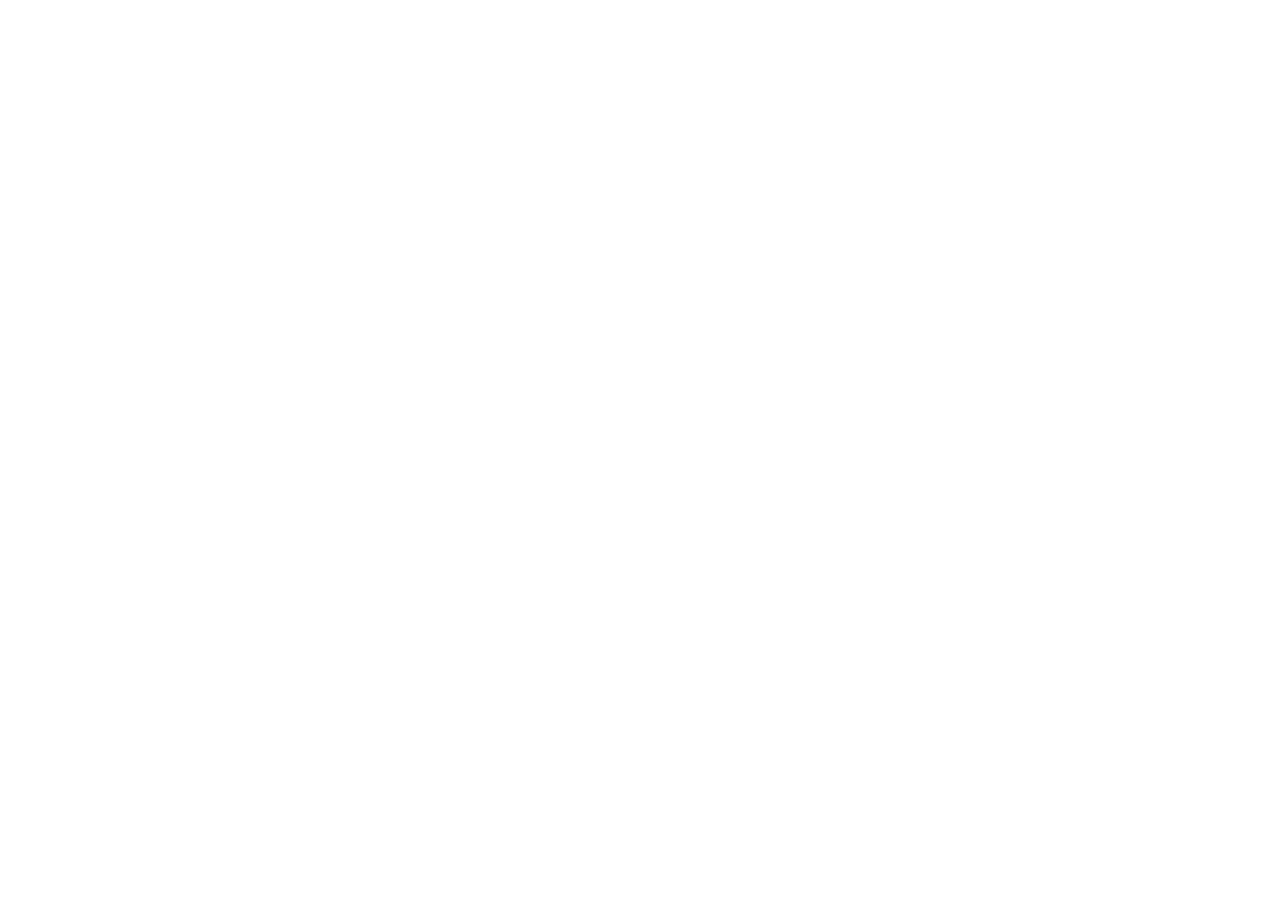
==== index.html @ 491dbb8a "initializing project" ====
<!DOCTYPE html>
<html lang="fr">
<head>
    <meta charset="UTF-8">
    <meta name="viewport" content="width=device-width, initial-scale=1.0">
    <title>Space X</title>
    <link rel="stylesheet" href="style.css">
</head>
<body>
    
    <script src="./js/script.js"></script>
</body>
</html>
---- style.css ----
@import url("https://fonts.googleapis.com/css2?family=Roboto:ital,wght@0,100;0,300;0,400;0,500;0,700;0,900;1,100;1,300;1,400;1,500;1,700;1,900&display=swap");
*, ::before, ::after {
  margin: 0;
  padding: 0;
  box-sizing: border-box;
}

/*# sourceMappingURL=style.css.map */
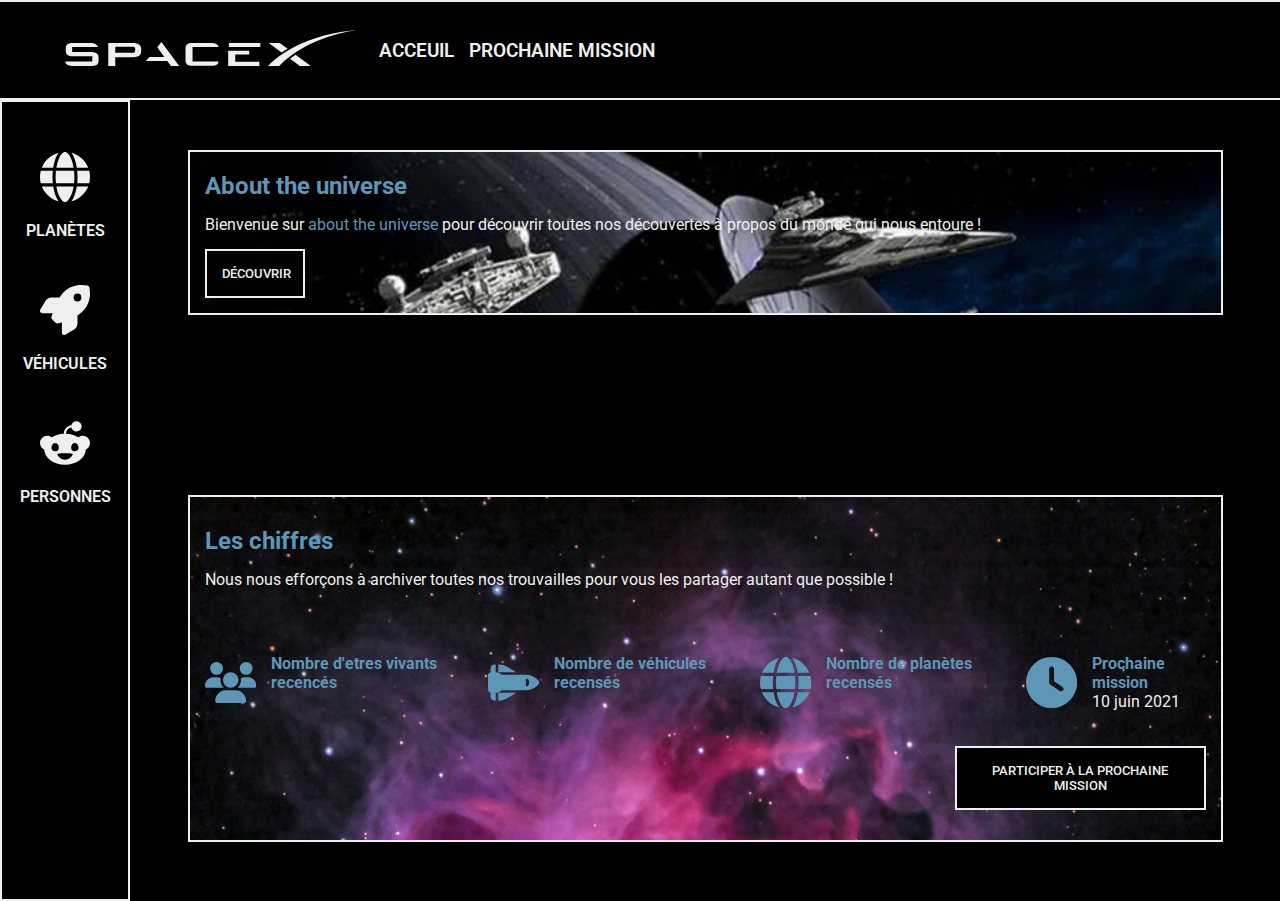
==== commit 9e55a348: "intégration HTML CSS" ====
--- a/index.html
+++ b/index.html
@@ -1,13 +1,131 @@
 <!DOCTYPE html>
 <html lang="fr">
+
 <head>
     <meta charset="UTF-8">
     <meta name="viewport" content="width=device-width, initial-scale=1.0">
     <title>Space X</title>
     <link rel="stylesheet" href="style.css">
+    <link rel="stylesheet" href="https://cdnjs.cloudflare.com/ajax/libs/font-awesome/6.5.2/css/all.min.css"
+        integrity="sha512-SnH5WK+bZxgPHs44uWIX+LLJAJ9/2PkPKZ5QiAj6Ta86w+fsb2TkcmfRyVX3pBnMFcV7oQPJkl9QevSCWr3W6A=="
+        crossorigin="anonymous" referrerpolicy="no-referrer" />
 </head>
+
 <body>
-    
+    <header class="header">
+        <a href="#">
+            <svg class="logo" xmlns="http://www.w3.org/2000/svg" viewBox="0 0 400 50">
+                <g class="letter_s">
+                    <path
+                        d="M37.5 30.5H10.9v-6.6h34.3c-.9-2.8-3.8-5.4-8.9-5.4H11.4c-5.7 0-9 2.1-9 6.7v4.9c0 4 3.4 6.3 8.4 6.3h26.9v7H1.5c.9 3.8 3.8 5.8 9 5.8h27.1c5.7 0 8.5-2.2 8.5-6.9v-4.9c0-4.3-3.3-6.6-8.6-6.9z" />
+                </g>
+                <g class="letter_p">
+                    <path
+                        d="M91.8 18.6H59v30.7h9.3V37.5h24.2c6.7 0 10.4-2.3 10.4-7.7v-3.4c-.1-5-4.3-7.8-11.1-7.8zm3 9.8c0 2.2-.4 3.4-4 3.4H68.3l.1-8h22c4 0 4.5 1.2 4.5 3.3v1.3z" />
+                </g>
+                <g class="letter_a">
+                    <polygon
+                        points="129.9,17.3 124.3,24.2 133.8,37.3 114,37.3 109.1,42.5 137.7,42.5 142.6,49.3 153.6,49.3" />
+                </g>
+                <g class="letter_c">
+                    <path
+                        d="M171.4 23.9h34.8c-.9-3.6-4.4-5.4-9.4-5.4h-26c-4.5 0-8.8 1.8-8.8 6.7v17.2c0 4.9 4.3 6.7 8.8 6.7h26.3c6 0 8.1-1.7 9.1-5.8h-34.8V23.9z" />
+                </g>
+                <g class="letter_e">
+                    <polygon
+                        points="228.3,43.5 228.3,34.1 247,34.1 247,28.9 218.9,28.9 218.9,49.3 260.4,49.3 260.4,43.5" />
+                    <rect width="41.9" height="5.4" x="219.9" y="18.6" />
+                </g>
+                <g class="letter_x">
+                    <path
+                        d="M287.6 18.6H273l17.2 12.6c2.5-1.7 5.4-3.5 8-5l-10.6-7.6zm21.2 15.7c-2.5 1.7-5 3.6-7.4 5.4l13 9.5h14.7l-20.3-14.9z" />
+                </g>
+                <g class="letter_swoosh">
+                    <path d="M399 .7c-80 4.6-117 38.8-125.3 46.9l-1.7 1.6h14.8C326.8 9.1 384.3 2 399 .7z" />
+                </g><!-- Code injected by live-server -->
+
+            </svg>
+        </a>
+        <nav class="navigation">
+            <ul class="nav-list">
+                <li class="nav-item"><a href="#">Acceuil</a></li>
+                <li class="nav-item"><a href="#">Prochaine mission</a></li>
+            </ul>
+        </nav>
+    </header>
+    <main>
+        <aside class="aside">
+            <div class="aside-icone">
+                <a href="#">
+                    <svg xmlns="http://www.w3.org/2000/svg" viewBox="0 0 512 512">!Font Awesome Free 6.5.2 by @fontawesome -
+                        https://fontawesome.com License - https://fontawesome.com/license/free Copyright 2024 Fonticons,
+                        Inc.
+                        <path
+                            d="M352 256c0 22.2-1.2 43.6-3.3 64H163.3c-2.2-20.4-3.3-41.8-3.3-64s1.2-43.6 3.3-64H348.7c2.2 20.4 3.3 41.8 3.3 64zm28.8-64H503.9c5.3 20.5 8.1 41.9 8.1 64s-2.8 43.5-8.1 64H380.8c2.1-20.6 3.2-42 3.2-64s-1.1-43.4-3.2-64zm112.6-32H376.7c-10-63.9-29.8-117.4-55.3-151.6c78.3 20.7 142 77.5 171.9 151.6zm-149.1 0H167.7c6.1-36.4 15.5-68.6 27-94.7c10.5-23.6 22.2-40.7 33.5-51.5C239.4 3.2 248.7 0 256 0s16.6 3.2 27.8 13.8c11.3 10.8 23 27.9 33.5 51.5c11.6 26 20.9 58.2 27 94.7zm-209 0H18.6C48.6 85.9 112.2 29.1 190.6 8.4C165.1 42.6 145.3 96.1 135.3 160zM8.1 192H131.2c-2.1 20.6-3.2 42-3.2 64s1.1 43.4 3.2 64H8.1C2.8 299.5 0 278.1 0 256s2.8-43.5 8.1-64zM194.7 446.6c-11.6-26-20.9-58.2-27-94.6H344.3c-6.1 36.4-15.5 68.6-27 94.6c-10.5 23.6-22.2 40.7-33.5 51.5C272.6 508.8 263.3 512 256 512s-16.6-3.2-27.8-13.8c-11.3-10.8-23-27.9-33.5-51.5zM135.3 352c10 63.9 29.8 117.4 55.3 151.6C112.2 482.9 48.6 426.1 18.6 352H135.3zm358.1 0c-30 74.1-93.6 130.9-171.9 151.6c25.5-34.2 45.2-87.7 55.3-151.6H493.4z" />
+                    </svg>
+                </a>
+                <span>Planètes</span>
+            </div>
+            <div class="aside-icone">
+                <a href="#">
+                    <svg xmlns="http://www.w3.org/2000/svg" viewBox="0 0 512 512"><!--!Font Awesome Free 6.5.2 by @fontawesome - https://fontawesome.com License - https://fontawesome.com/license/free Copyright 2024 Fonticons, Inc.--><path d="M156.6 384.9L125.7 354c-8.5-8.5-11.5-20.8-7.7-32.2c3-8.9 7-20.5 11.8-33.8L24 288c-8.6 0-16.6-4.6-20.9-12.1s-4.2-16.7 .2-24.1l52.5-88.5c13-21.9 36.5-35.3 61.9-35.3l82.3 0c2.4-4 4.8-7.7 7.2-11.3C289.1-4.1 411.1-8.1 483.9 5.3c11.6 2.1 20.6 11.2 22.8 22.8c13.4 72.9 9.3 194.8-111.4 276.7c-3.5 2.4-7.3 4.8-11.3 7.2v82.3c0 25.4-13.4 49-35.3 61.9l-88.5 52.5c-7.4 4.4-16.6 4.5-24.1 .2s-12.1-12.2-12.1-20.9V380.8c-14.1 4.9-26.4 8.9-35.7 11.9c-11.2 3.6-23.4 .5-31.8-7.8zM384 168a40 40 0 1 0 0-80 40 40 0 1 0 0 80z"/></svg>
+                </a>
+                <span>Véhicules</span>
+            </div>
+            <div class="aside-icone">
+                <a href="#">
+                    <svg xmlns="http://www.w3.org/2000/svg" viewBox="0 0 512 512"><!--!Font Awesome Free 6.5.2 by @fontawesome - https://fontawesome.com License - https://fontawesome.com/license/free Copyright 2024 Fonticons, Inc.--><path d="M373 138.6c-25.2 0-46.3-17.5-51.9-41l0 0c-30.6 4.3-54.2 30.7-54.2 62.4l0 .2c47.4 1.8 90.6 15.1 124.9 36.3c12.6-9.7 28.4-15.5 45.5-15.5c41.3 0 74.7 33.4 74.7 74.7c0 29.8-17.4 55.5-42.7 67.5c-2.4 86.8-97 156.6-213.2 156.6S45.5 410.1 43 323.4C17.6 311.5 0 285.7 0 255.7c0-41.3 33.4-74.7 74.7-74.7c17.2 0 33 5.8 45.7 15.6c34-21.1 76.8-34.4 123.7-36.4l0-.3c0-44.3 33.7-80.9 76.8-85.5C325.8 50.2 347.2 32 373 32c29.4 0 53.3 23.9 53.3 53.3s-23.9 53.3-53.3 53.3zM157.5 255.3c-20.9 0-38.9 20.8-40.2 47.9s17.1 38.1 38 38.1s36.6-9.8 37.8-36.9s-14.7-49.1-35.7-49.1zM395 303.1c-1.2-27.1-19.2-47.9-40.2-47.9s-36.9 22-35.7 49.1c1.2 27.1 16.9 36.9 37.8 36.9s39.3-11 38-38.1zm-60.1 70.8c1.5-3.6-1-7.7-4.9-8.1c-23-2.3-47.9-3.6-73.8-3.6s-50.8 1.3-73.8 3.6c-3.9 .4-6.4 4.5-4.9 8.1c12.9 30.8 43.3 52.4 78.7 52.4s65.8-21.6 78.7-52.4z"/></svg>
+                </a>
+                <span>Personnes</span>
+            </div>
+        </aside>
+        <section class="main-section">
+            <article class="about">
+                <h2>About the universe</h2>
+                <p>Bienvenue sur <span class="span-blue">about the universe </span>pour découvrir toutes nos découvertes à propos du monde qui nous entoure !</p>
+                <button id="about-btn" href="#">Découvrir</button>
+            </article>
+
+            <article class="kpi">
+                <h2>Les chiffres</h2>
+                <p>Nous nous efforçons à archiver toutes nos trouvailles pour vous les partager autant que possible !</p>
+                <div class="kpi-container">
+                    <div class="kpi-icone">
+                        <svg xmlns="http://www.w3.org/2000/svg" viewBox="0 0 640 512"><!--!Font Awesome Free 6.5.2 by @fontawesome - https://fontawesome.com License - https://fontawesome.com/license/free Copyright 2024 Fonticons, Inc.--><path d="M144 0a80 80 0 1 1 0 160A80 80 0 1 1 144 0zM512 0a80 80 0 1 1 0 160A80 80 0 1 1 512 0zM0 298.7C0 239.8 47.8 192 106.7 192h42.7c15.9 0 31 3.5 44.6 9.7c-1.3 7.2-1.9 14.7-1.9 22.3c0 38.2 16.8 72.5 43.3 96c-.2 0-.4 0-.7 0H21.3C9.6 320 0 310.4 0 298.7zM405.3 320c-.2 0-.4 0-.7 0c26.6-23.5 43.3-57.8 43.3-96c0-7.6-.7-15-1.9-22.3c13.6-6.3 28.7-9.7 44.6-9.7h42.7C592.2 192 640 239.8 640 298.7c0 11.8-9.6 21.3-21.3 21.3H405.3zM224 224a96 96 0 1 1 192 0 96 96 0 1 1 -192 0zM128 485.3C128 411.7 187.7 352 261.3 352H378.7C452.3 352 512 411.7 512 485.3c0 14.7-11.9 26.7-26.7 26.7H154.7c-14.7 0-26.7-11.9-26.7-26.7z"/></svg>
+                        <div class="kpi-infos">
+                            <h3>Nombre d'etres vivants recencés</h3>
+                            <p id="nbr-vivants" class="kpi-key"></p>
+                        </div>
+                    </div>
+                    <div class="kpi-icone">
+                        <svg xmlns="http://www.w3.org/2000/svg" viewBox="0 0 640 512"><!--!Font Awesome Free 6.5.2 by @fontawesome - https://fontawesome.com License - https://fontawesome.com/license/free Copyright 2024 Fonticons, Inc.--><path d="M130 480c40.6 0 80.4-11 115.2-31.9L352 384l-224 0 0 96h2zM352 128L245.2 63.9C210.4 43 170.6 32 130 32h-2v96l224 0zM96 128l0-96H80C53.5 32 32 53.5 32 80v48h8c-22.1 0-40 17.9-40 40v16V328v16c0 22.1 17.9 40 40 40H32v48c0 26.5 21.5 48 48 48H96l0-96h8c26.2 0 49.4-12.6 64-32H456c69.3 0 135-22.7 179.2-81.6c6.4-8.5 6.4-20.3 0-28.8C591 182.7 525.3 160 456 160H168c-14.6-19.4-37.8-32-64-32l-8 0zM512 243.6v24.9c0 19.6-15.9 35.6-35.6 35.6c-2.5 0-4.4-2-4.4-4.4V212.4c0-2.5 2-4.4 4.4-4.4c19.6 0 35.6 15.9 35.6 35.6z"/></svg>
+                        <div class="kpi-infos">
+                            <h3>Nombre de véhicules recensés</h3>
+                            <p id="nbr-vehicules" class="kpi-key"></p>
+                        </div>
+                    </div>
+                    <div class="kpi-icone">
+                        <svg xmlns="http://www.w3.org/2000/svg" viewBox="0 0 512 512"><!--!Font Awesome Free 6.5.2 by @fontawesome - https://fontawesome.com License - https://fontawesome.com/license/free Copyright 2024 Fonticons, Inc.--><path d="M352 256c0 22.2-1.2 43.6-3.3 64H163.3c-2.2-20.4-3.3-41.8-3.3-64s1.2-43.6 3.3-64H348.7c2.2 20.4 3.3 41.8 3.3 64zm28.8-64H503.9c5.3 20.5 8.1 41.9 8.1 64s-2.8 43.5-8.1 64H380.8c2.1-20.6 3.2-42 3.2-64s-1.1-43.4-3.2-64zm112.6-32H376.7c-10-63.9-29.8-117.4-55.3-151.6c78.3 20.7 142 77.5 171.9 151.6zm-149.1 0H167.7c6.1-36.4 15.5-68.6 27-94.7c10.5-23.6 22.2-40.7 33.5-51.5C239.4 3.2 248.7 0 256 0s16.6 3.2 27.8 13.8c11.3 10.8 23 27.9 33.5 51.5c11.6 26 20.9 58.2 27 94.7zm-209 0H18.6C48.6 85.9 112.2 29.1 190.6 8.4C165.1 42.6 145.3 96.1 135.3 160zM8.1 192H131.2c-2.1 20.6-3.2 42-3.2 64s1.1 43.4 3.2 64H8.1C2.8 299.5 0 278.1 0 256s2.8-43.5 8.1-64zM194.7 446.6c-11.6-26-20.9-58.2-27-94.6H344.3c-6.1 36.4-15.5 68.6-27 94.6c-10.5 23.6-22.2 40.7-33.5 51.5C272.6 508.8 263.3 512 256 512s-16.6-3.2-27.8-13.8c-11.3-10.8-23-27.9-33.5-51.5zM135.3 352c10 63.9 29.8 117.4 55.3 151.6C112.2 482.9 48.6 426.1 18.6 352H135.3zm358.1 0c-30 74.1-93.6 130.9-171.9 151.6c25.5-34.2 45.2-87.7 55.3-151.6H493.4z"/></svg>
+                        <div class="kpi-infos">
+                            <h3>Nombre de planètes recensés </h3>
+                            <p id="nbr-planetes" class="kpi-key"></p>
+                        </div>
+                    </div>
+                    <div class="kpi-icone">
+                        <svg xmlns="http://www.w3.org/2000/svg" viewBox="0 0 512 512"><!--!Font Awesome Free 6.5.2 by @fontawesome - https://fontawesome.com License - https://fontawesome.com/license/free Copyright 2024 Fonticons, Inc.--><path d="M256 0a256 256 0 1 1 0 512A256 256 0 1 1 256 0zM232 120V256c0 8 4 15.5 10.7 20l96 64c11 7.4 25.9 4.4 33.3-6.7s4.4-25.9-6.7-33.3L280 243.2V120c0-13.3-10.7-24-24-24s-24 10.7-24 24z"/></svg>
+                        <div class="kpi-infos">
+                            <h3>Prochaine mission</h3>
+                            <p id="date-mission" class="kpi-key">10 juin 2021</p>
+                        </div>
+                    </div>
+                </div>
+                <button id="kpi-btn">Participer à la prochaine mission</button>
+            </article>
+        </section>
+    </main>
+
+
     <script src="./js/script.js"></script>
 </body>
+
 </html>--- a/style.css
+++ b/style.css
@@ -1,8 +1,181 @@
 @import url("https://fonts.googleapis.com/css2?family=Roboto:ital,wght@0,100;0,300;0,400;0,500;0,700;0,900;1,100;1,300;1,400;1,500;1,700;1,900&display=swap");
+.max-width {
+  max-width: 1400px;
+  margin: auto;
+}
+
 *, ::before, ::after {
   margin: 0;
   padding: 0;
   box-sizing: border-box;
+  font-family: "roboto", sans-serif;
+  list-style: none;
+  text-decoration: none;
+}
+
+body {
+  background-color: #000000;
+}
+
+h2 {
+  color: #5E96B7;
+}
+
+.max-width {
+  max-width: 1400px;
+  margin: auto;
+}
+
+.header {
+  height: 100px;
+  display: flex;
+  align-items: center;
+  gap: 15px;
+  padding-left: 5%;
+  border-top: 2px solid #EFEFEF;
+  border-bottom: 2px solid #EFEFEF;
+}
+.header .logo {
+  width: 300px;
+  fill: #EFEFEF;
+}
+.header .navigation .nav-list {
+  display: flex;
+  gap: 15px;
+}
+.header .navigation .nav-list .nav-item a {
+  font-weight: 600;
+  font-size: 1.2rem;
+  color: #EFEFEF;
+  text-transform: uppercase;
+  transition: color 0.2s ease-in;
+}
+.header .navigation .nav-list .nav-item a:hover {
+  color: #5E96B7;
+}
+
+main {
+  display: grid;
+  grid-template-columns: 130px 1fr;
+}
+
+.aside {
+  height: 89vh;
+  display: flex;
+  flex-direction: column;
+  gap: 45px;
+  padding-top: 50px;
+  border: 2px solid #EFEFEF;
+}
+.aside .aside-icone {
+  display: flex;
+  flex-direction: column;
+  align-items: center;
+  gap: 15px;
+  color: #EFEFEF;
+}
+.aside .aside-icone svg {
+  width: 50px;
+  fill: #EFEFEF;
+}
+.aside .aside-icone svg:hover {
+  fill: #5E96B7;
+}
+.aside .aside-icone span {
+  font-weight: 600;
+  text-transform: uppercase;
+}
+
+.main-section {
+  display: flex;
+  align-items: center;
+  flex-direction: column;
+}
+.main-section .about {
+  width: 90%;
+  height: 165px;
+  display: flex;
+  flex-direction: column;
+  gap: 15px;
+  padding: 20px 15px;
+  margin-top: 50px;
+  color: #EFEFEF;
+  border: 2px solid #EFEFEF;
+  background-image: url("../assets/Light_Kit_For_Imperial_Star_Destroyer_75252_800x.webp");
+  background-size: cover;
+  background-repeat: no-repeat;
+}
+.main-section .about h2 {
+  color: #5E96B7;
+}
+.main-section .about .span-blue {
+  color: #5E96B7;
+}
+.main-section .about #about-btn {
+  width: 10%;
+  padding: 15px;
+  font-weight: 500;
+  text-align: center;
+  text-transform: uppercase;
+  color: #EFEFEF;
+  cursor: pointer;
+  border: 2px solid #EFEFEF;
+  background-color: #000000;
+  transition: scale 0.5s ease;
+}
+.main-section .about #about-btn:hover {
+  scale: 0.9;
+}
+.main-section .kpi {
+  width: 90%;
+  display: flex;
+  flex-direction: column;
+  gap: 15px;
+  padding: 30px 15px;
+  margin-top: 20vh;
+  background-image: url("../assets/aldebaran-s-uXchDIKs4qI-unsplash.jpg");
+  background-size: cover;
+  background-repeat: no-repeat;
+  color: #EFEFEF;
+  border: 2px solid #EFEFEF;
+}
+.main-section .kpi .kpi-container {
+  display: flex;
+  gap: 15px;
+  margin-top: 50px;
+}
+.main-section .kpi .kpi-container .kpi-icone {
+  display: flex;
+  gap: 15px;
+}
+.main-section .kpi .kpi-container .kpi-icone svg {
+  width: 60px;
+  fill: #5E96B7;
+}
+.main-section .kpi .kpi-container .kpi-icone .kpi-infos h3 {
+  font-size: 1rem;
+  color: #5E96B7;
+}
+.main-section .kpi #kpi-btn {
+  width: 25%;
+  padding: 15px;
+  font-weight: 500;
+  align-self: flex-end;
+  text-transform: uppercase;
+  margin-top: 20px;
+  color: #EFEFEF;
+  cursor: pointer;
+  border: 2px solid #EFEFEF;
+  background-color: #000000;
+  transition: scale 0.5s ease;
+}
+.main-section .kpi #kpi-btn:hover {
+  scale: 0.9;
+}
+
+.max-width {
+  max-width: 1400px;
+  margin: auto;
 }
 
 /*# sourceMappingURL=style.css.map */
